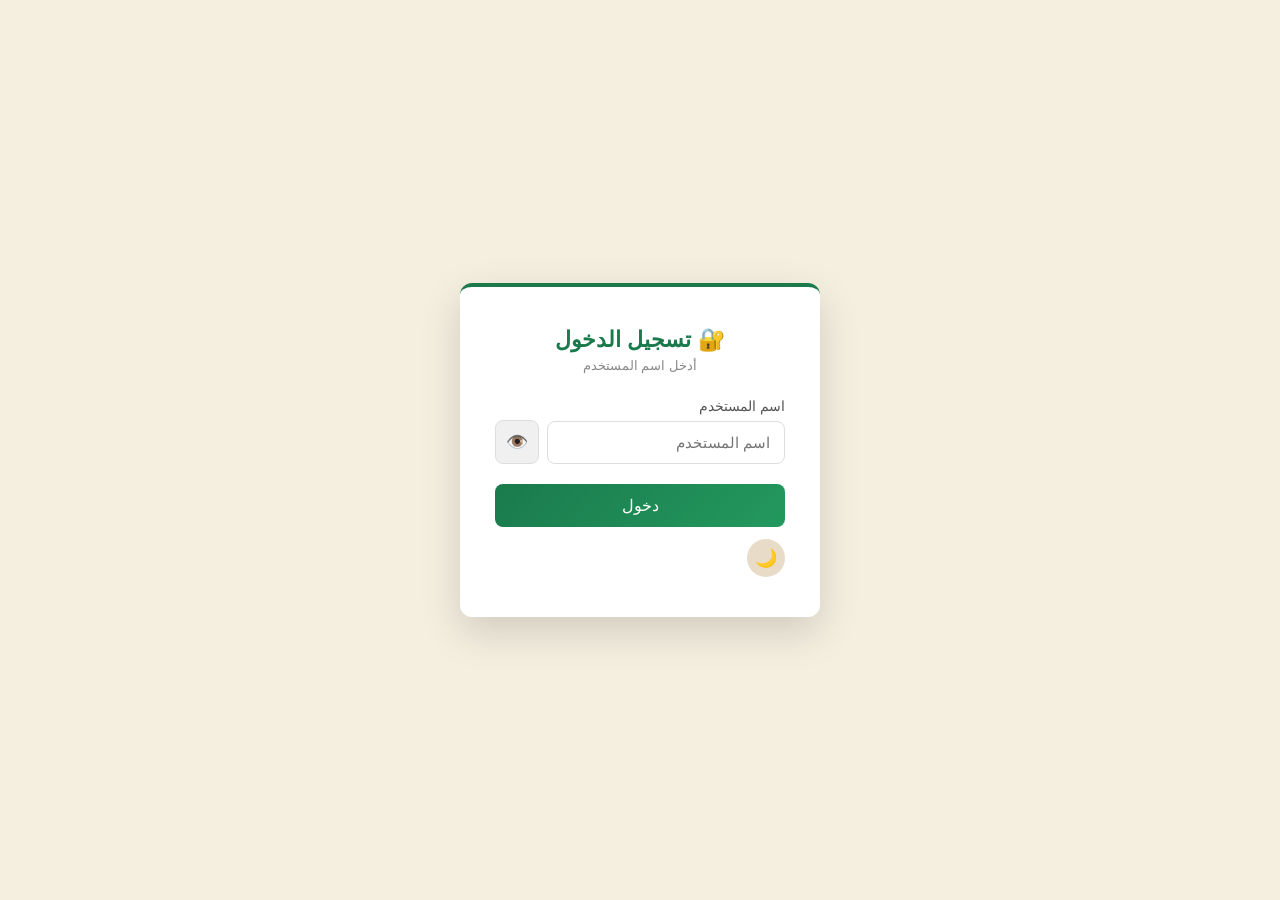
==== index.html @ b5418a61 "Add files via upload" ====
<!DOCTYPE html>
<html lang="ar" dir="rtl">
<head>
    <meta charset="UTF-8">
    <meta name="viewport" content="width=device-width, initial-scale=1.0">
    <title>تسجيل الدخول</title>
    <meta http-equiv="Cache-Control" content="no-cache, no-store, must-revalidate">
    <meta http-equiv="Pragma" content="no-cache">
    <meta http-equiv="Expires" content="0">
    <link rel="stylesheet" href="style.css">
</head>
<body>
    <div class="login-box">
        <h2>🔐 تسجيل الدخول</h2>
        <p class="login-subtitle">أدخل اسم المستخدم</p>
        <div class="input-group">
            <label>اسم المستخدم</label>
            <div class="input-wrap">
                <input type="password" id="username" placeholder="اسم المستخدم" autocomplete="off">
                <button type="button" class="toggle-vis" onclick="toggleUserVis()" id="toggleUserBtn" title="إظهار/إخفاء">👁️</button>
            </div>
        </div>
        <button onclick="login()">دخول</button>
        <p class="error" id="errorMsg"></p>
        <button class="theme-btn" onclick="toggleTheme()" id="themeBtn">🌙</button>
    </div>

    <script src="script.js?v=3"></script>
</body>
</html>
---- style.css ----
* { margin: 0; padding: 0; box-sizing: border-box; font-family: Tahoma, Arial, sans-serif; }
body {
    background: #f5efe0;
    min-height: 100vh;
    display: flex;
    align-items: center;
    justify-content: center;
    transition: background 0.4s;
}
.login-box {
    background: #fff;
    padding: 40px 35px;
    border-radius: 12px;
    box-shadow: 0 15px 40px rgba(0,0,0,0.15);
    width: 360px;
    border-top: 4px solid #1a7a4c;
    animation: slideUp 0.6s ease;
}
body {
    animation: fadeIn 0.4s ease;
}
@keyframes fadeIn {
    from { opacity: 0; }
    to { opacity: 1; }
}
@keyframes slideUp {
    from { opacity: 0; transform: translateY(40px); }
    to { opacity: 1; transform: translateY(0); }
}
@keyframes shake {
    0%, 100% { transform: translateX(0); }
    20% { transform: translateX(-8px); }
    40% { transform: translateX(8px); }
    60% { transform: translateX(-5px); }
    80% { transform: translateX(5px); }
}
.login-box h2 {
    text-align: center;
    margin-bottom: 5px;
    color: #1a7a4c;
    font-size: 22px;
}
.login-subtitle {
    text-align: center;
    font-size: 13px;
    color: #888;
    margin-bottom: 25px;
}
.input-group {
    margin-bottom: 20px;
}
.input-group label {
    display: block;
    margin-bottom: 6px;
    color: #555;
    font-size: 14px;
}
.input-wrap {
    display: flex;
    gap: 8px;
    align-items: center;
}
.input-wrap input {
    flex: 1;
    padding: 12px 14px;
    border: 1px solid #ddd;
    border-radius: 8px;
    font-size: 15px;
    outline: none;
    transition: 0.2s;
}
.input-wrap input:focus {
    border-color: #1a7a4c;
    box-shadow: 0 0 0 3px rgba(26,122,76,0.15);
}
.toggle-vis {
    width: 44px;
    height: 44px;
    min-width: 44px;
    padding: 0;
    background: #f0f0f0;
    color: #555;
    border: 1px solid #ddd;
    border-radius: 8px;
    font-size: 18px;
    cursor: pointer;
    display: flex;
    align-items: center;
    justify-content: center;
    transition: 0.2s;
}
.toggle-vis:hover {
    background: #e0e0e0;
    transform: none;
}
button {
    width: 100%;
    padding: 12px;
    background: linear-gradient(135deg, #1a7a4c, #23995e);
    color: #fff;
    border: none;
    border-radius: 8px;
    font-size: 16px;
    cursor: pointer;
    transition: 0.2s;
}
button:hover {
    opacity: 0.9;
    transform: translateY(-1px);
}
.error {
    color: #ce1126;
    font-size: 13px;
    text-align: center;
    margin-top: 10px;
    display: none;
    animation: shake 0.4s ease;
}
.theme-btn {
    margin-top: 12px;
    background: #e8dcc8;
    color: #333;
    font-size: 18px;
    padding: 6px;
    border: none;
    border-radius: 50%;
    width: 38px;
    height: 38px;
    display: flex;
    align-items: center;
    justify-content: center;
    cursor: pointer;
    transition: 0.3s;
    align-self: center;
}
.theme-btn:hover {
    background: #ddd0b8;
    transform: none;
}
body.dark {
    background: #1a1a2e;
}
body.dark .login-box {
    background: #1e2a3a;
    border-top-color: #c8a24e;
    transition: background 0.4s, border-color 0.4s;
}
body.dark .login-box h2 {
    color: #c8a24e;
    transition: color 0.4s;
}
body.dark .login-subtitle { color: #888; }
body.dark .input-group label {
    color: #aaa;
    transition: color 0.4s;
}
body.dark .input-wrap input {
    background: #2a3a4a;
    border-color: #2a3a4a;
    color: #eee;
    transition: background 0.4s, border-color 0.4s, color 0.4s;
}
body.dark .input-wrap input:focus {
    border-color: #c8a24e;
    box-shadow: 0 0 0 3px rgba(200,162,78,0.2);
}
body.dark .toggle-vis {
    background: #2a3a4a;
    border-color: #2a3a4a;
    color: #c8a24e;
}
body.dark button {
    background: linear-gradient(135deg, #c8a24e, #d4b06a);
    color: #1a1a2e;
    transition: background 0.4s, color 0.4s;
}
body.dark .theme-btn {
    background: #2a3a4a;
    color: #c8a24e;
    transition: background 0.4s, color 0.4s;
}
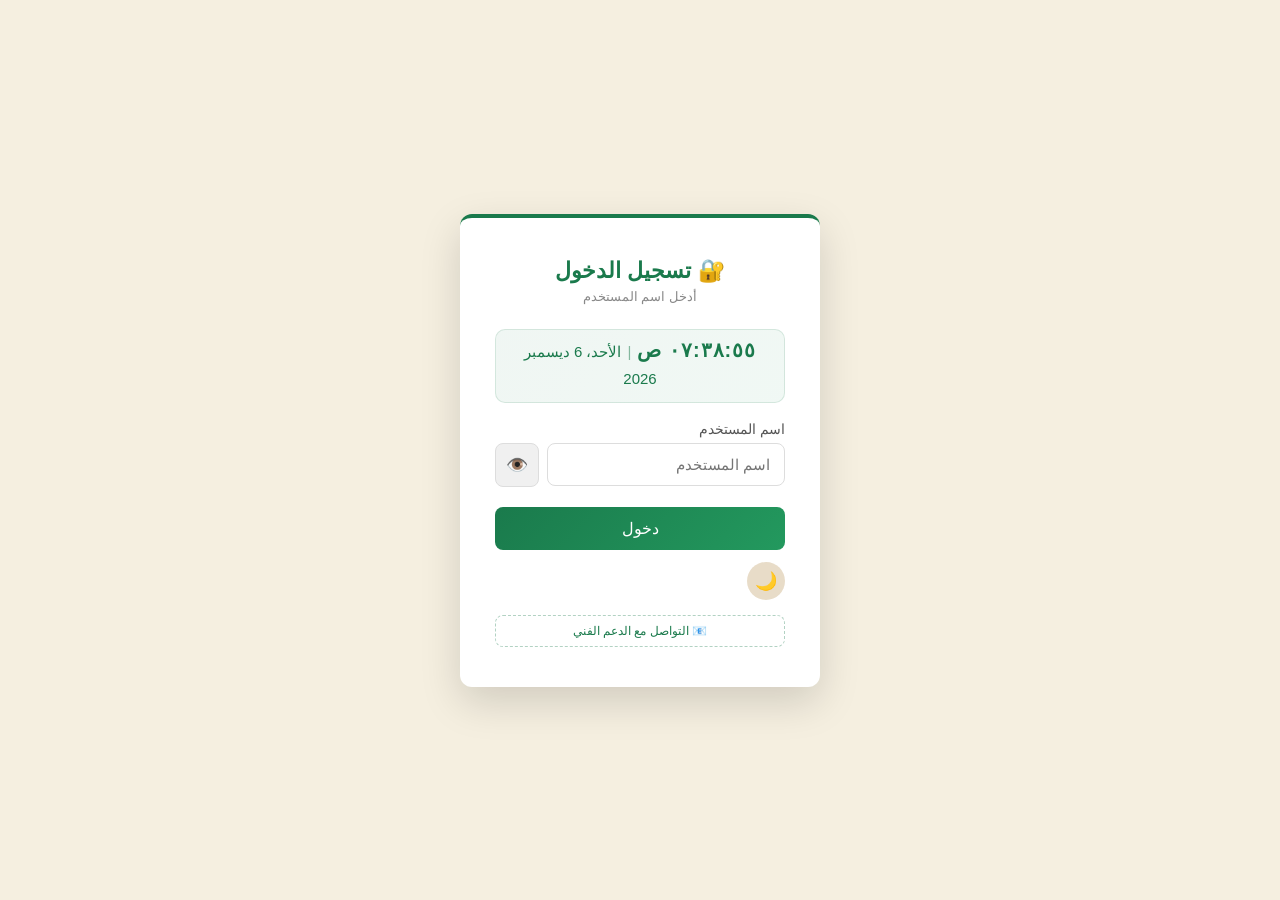
==== commit 6a59b751: "Add files via upload" ====
--- a/index.html
+++ b/index.html
@@ -7,12 +7,16 @@
     <meta http-equiv="Cache-Control" content="no-cache, no-store, must-revalidate">
     <meta http-equiv="Pragma" content="no-cache">
     <meta http-equiv="Expires" content="0">
+    <link rel="preconnect" href="https://fonts.googleapis.com">
+    <link rel="preconnect" href="https://fonts.gstatic.com" crossorigin>
+    <link href="https://fonts.googleapis.com/css2?family=Amiri:wght@400;700&display=swap" rel="stylesheet">
     <link rel="stylesheet" href="style.css">
 </head>
 <body>
     <div class="login-box">
         <h2>🔐 تسجيل الدخول</h2>
         <p class="login-subtitle">أدخل اسم المستخدم</p>
+        <div id="liveClock" class="live-clock"></div>
         <div class="input-group">
             <label>اسم المستخدم</label>
             <div class="input-wrap">
@@ -23,6 +27,7 @@
         <button onclick="login()">دخول</button>
         <p class="error" id="errorMsg"></p>
         <button class="theme-btn" onclick="toggleTheme()" id="themeBtn">🌙</button>
+        <a href="mailto:osamaandanes@gmail.com" class="support-btn">📧 التواصل مع الدعم الفني</a>
     </div>
 
     <script src="script.js?v=3"></script>
--- a/style.css
+++ b/style.css
@@ -34,6 +34,31 @@
     60% { transform: translateX(-5px); }
     80% { transform: translateX(5px); }
 }
+.support-btn {
+    display: block;
+    text-align: center;
+    margin-top: 15px;
+    padding: 8px 12px;
+    background: transparent;
+    color: #1a7a4c;
+    text-decoration: none;
+    font-size: 12px;
+    border: 1px dashed #1a7a4c55;
+    border-radius: 8px;
+    transition: 0.3s;
+}
+.support-btn:hover {
+    background: #1a7a4c0c;
+    border-color: #1a7a4c;
+}
+body.dark .support-btn {
+    color: #c8a24e;
+    border-color: #c8a24e55;
+}
+body.dark .support-btn:hover {
+    background: #c8a24e0c;
+    border-color: #c8a24e;
+}
 .login-box h2 {
     text-align: center;
     margin-bottom: 5px;
@@ -115,6 +140,33 @@
     margin-top: 10px;
     display: none;
     animation: shake 0.4s ease;
+}
+.live-clock {
+    font-family: 'Amiri', Tahoma, Arial, sans-serif;
+    text-align: center;
+    padding: 8px 14px;
+    margin-bottom: 18px;
+    background: linear-gradient(135deg, #1a7a4c11, #23995e11);
+    border: 1px solid #1a7a4c22;
+    border-radius: 10px;
+    font-size: 15px;
+    color: #1a7a4c;
+    direction: ltr;
+    transition: all 0.3s;
+}
+.live-clock .clock-time {
+    font-size: 20px;
+    font-weight: 700;
+    letter-spacing: 1px;
+}
+.live-clock .clock-sep {
+    margin: 0 6px;
+    opacity: 0.5;
+}
+body.dark .live-clock {
+    background: linear-gradient(135deg, #c8a24e11, #d4b06a11);
+    border-color: #c8a24e44;
+    color: #c8a24e;
 }
 .theme-btn {
     margin-top: 12px;
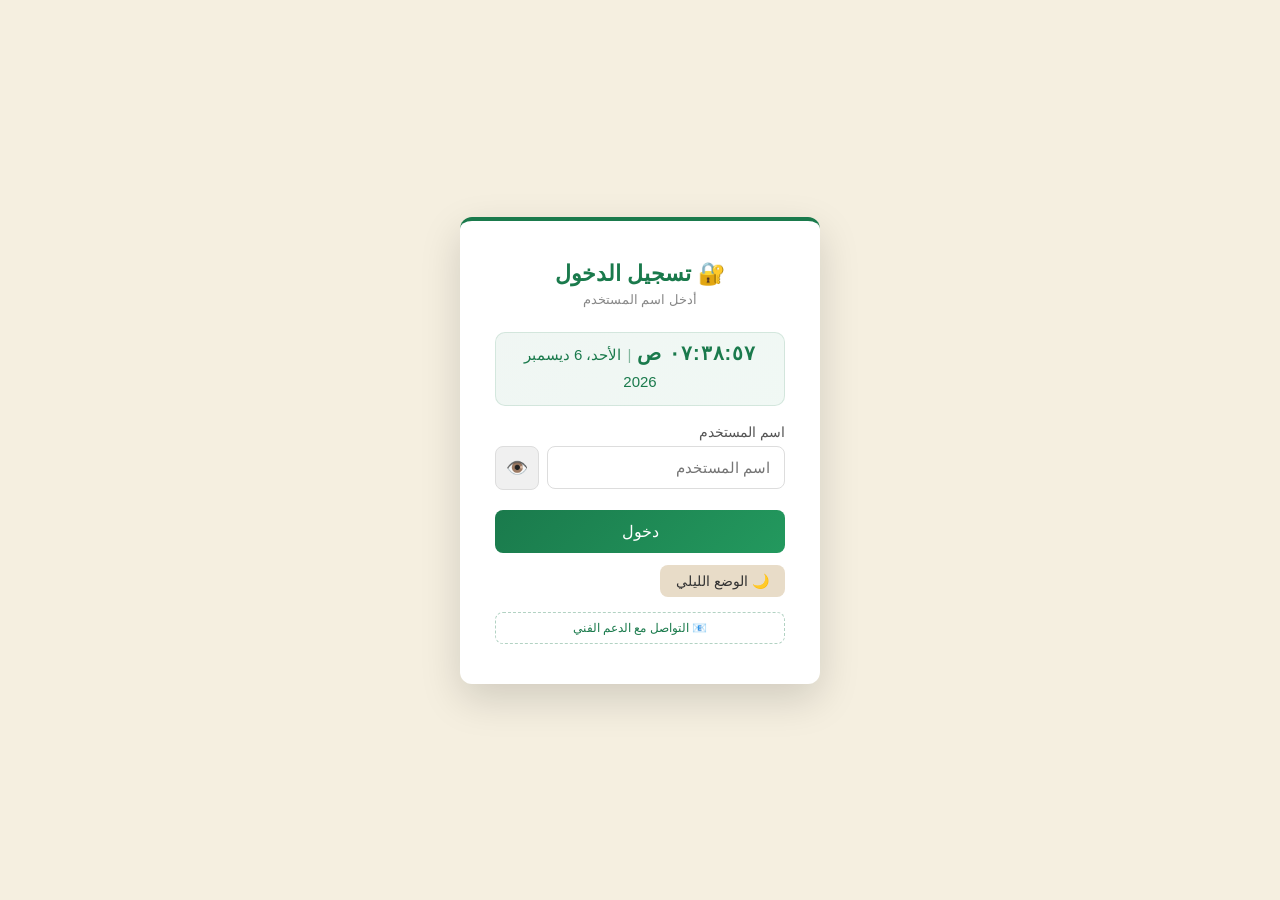
==== commit fc975cc1: "Add files via upload" ====
--- a/index.html
+++ b/index.html
@@ -13,6 +13,7 @@
     <link rel="stylesheet" href="style.css">
 </head>
 <body>
+    <div class="theme-overlay" id="themeOverlay"></div>
     <div class="login-box">
         <h2>🔐 تسجيل الدخول</h2>
         <p class="login-subtitle">أدخل اسم المستخدم</p>
@@ -26,7 +27,7 @@
         </div>
         <button onclick="login()">دخول</button>
         <p class="error" id="errorMsg"></p>
-        <button class="theme-btn" onclick="toggleTheme()" id="themeBtn">🌙</button>
+        <button class="theme-btn" onclick="toggleTheme()" id="themeBtn">🌙 الوضع الليلي</button>
         <a href="mailto:osamaandanes@gmail.com" class="support-btn">📧 التواصل مع الدعم الفني</a>
     </div>
 
--- a/style.css
+++ b/style.css
@@ -5,7 +5,30 @@
     display: flex;
     align-items: center;
     justify-content: center;
-    transition: background 0.4s;
+    transition: background 0.6s ease, color 0.6s ease;
+}
+body {
+    animation: fadeIn 0.4s ease;
+}
+.theme-overlay {
+    position: fixed;
+    top: 0; left: 0; right: 0; bottom: 0;
+    z-index: 9999;
+    pointer-events: none;
+    opacity: 0;
+    background: radial-gradient(circle, rgba(26,122,76,0.08), transparent 70%);
+    animation: none;
+}
+.theme-overlay.active {
+    animation: themeFlash 0.7s ease forwards;
+}
+@keyframes themeFlash {
+    0% { opacity: 0; }
+    30% { opacity: 1; }
+    100% { opacity: 0; }
+}
+body.dark .theme-overlay {
+    background: radial-gradient(circle, rgba(200,162,78,0.08), transparent 70%);
 }
 .login-box {
     background: #fff;
@@ -13,13 +36,10 @@
     border-radius: 12px;
     box-shadow: 0 15px 40px rgba(0,0,0,0.15);
     width: 360px;
+    max-width: 92vw;
     border-top: 4px solid #1a7a4c;
     animation: slideUp 0.6s ease;
-}
-body {
-    animation: fadeIn 0.4s ease;
-}
-@keyframes fadeIn {
+}@keyframes fadeIn {
     from { opacity: 0; }
     to { opacity: 1; }
 }
@@ -172,22 +192,22 @@
     margin-top: 12px;
     background: #e8dcc8;
     color: #333;
-    font-size: 18px;
-    padding: 6px;
+    font-size: 14px;
+    padding: 8px 16px;
     border: none;
-    border-radius: 50%;
-    width: 38px;
-    height: 38px;
-    display: flex;
+    border-radius: 8px;
+    width: auto;
+    height: auto;
+    display: inline-flex;
     align-items: center;
     justify-content: center;
+    gap: 4px;
     cursor: pointer;
     transition: 0.3s;
-    align-self: center;
 }
 .theme-btn:hover {
     background: #ddd0b8;
-    transform: none;
+    transform: translateY(-1px);
 }
 body.dark {
     background: #1a1a2e;
@@ -195,22 +215,14 @@
 body.dark .login-box {
     background: #1e2a3a;
     border-top-color: #c8a24e;
-    transition: background 0.4s, border-color 0.4s;
-}
-body.dark .login-box h2 {
-    color: #c8a24e;
-    transition: color 0.4s;
-}
-body.dark .login-subtitle { color: #888; }
-body.dark .input-group label {
-    color: #aaa;
-    transition: color 0.4s;
-}
+}
+body.dark .login-box h2 { color: #c8a24e; }
+body.dark .login-subtitle { color: #888; transition: color 0.4s; }
+body.dark .input-group label { color: #aaa; }
 body.dark .input-wrap input {
     background: #2a3a4a;
     border-color: #2a3a4a;
     color: #eee;
-    transition: background 0.4s, border-color 0.4s, color 0.4s;
 }
 body.dark .input-wrap input:focus {
     border-color: #c8a24e;
@@ -224,10 +236,28 @@
 body.dark button {
     background: linear-gradient(135deg, #c8a24e, #d4b06a);
     color: #1a1a2e;
-    transition: background 0.4s, color 0.4s;
 }
 body.dark .theme-btn {
     background: #2a3a4a;
     color: #c8a24e;
-    transition: background 0.4s, color 0.4s;
-}
+}
+
+@media (max-width: 480px) {
+    .login-box { padding: 25px 18px; }
+    .login-box h2 { font-size: 18px; }
+    .input-wrap { flex-direction: column; }
+    .input-wrap input { width: 100%; }
+    .toggle-vis { width: 100%; min-width: unset; height: 40px; }
+    .live-clock .clock-time { font-size: 16px; }
+    .live-clock { font-size: 13px; }
+    .support-btn { font-size: 11px; padding: 6px 10px; }
+    .theme-btn { font-size: 12px; padding: 6px 12px; }
+}
+@media (max-width: 360px) {
+    .login-box { padding: 18px 12px; border-radius: 8px; }
+    .login-box h2 { font-size: 16px; }
+    button { padding: 10px; font-size: 14px; }
+    .live-clock { padding: 6px 10px; }
+    .live-clock .clock-time { font-size: 14px; }
+    .live-clock .clock-sep { margin: 0 3px; }
+}
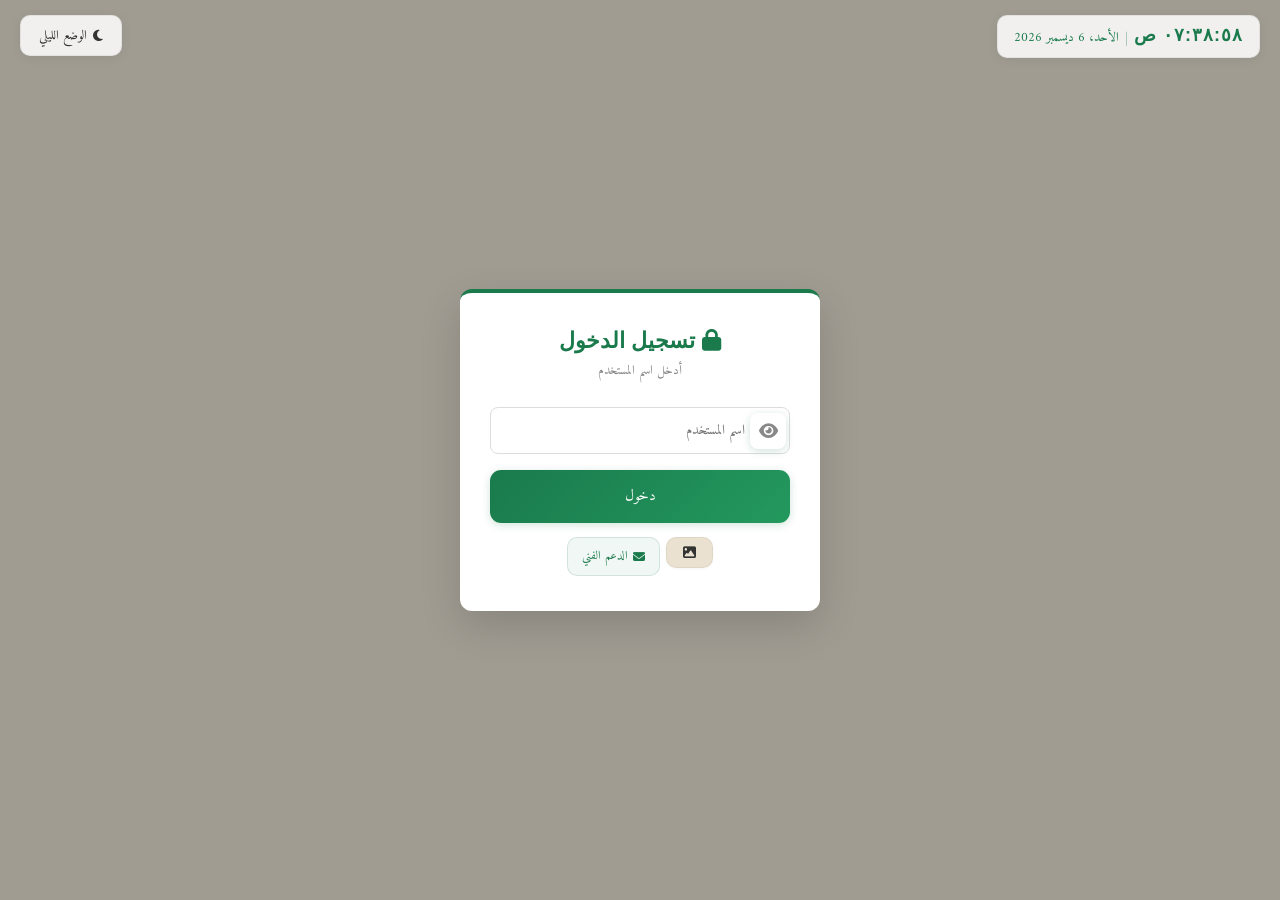
==== commit b50c71ee: "Add files via upload" ====
--- a/index.html
+++ b/index.html
@@ -7,6 +7,7 @@
     <meta http-equiv="Cache-Control" content="no-cache, no-store, must-revalidate">
     <meta http-equiv="Pragma" content="no-cache">
     <meta http-equiv="Expires" content="0">
+    <link rel="stylesheet" href="https://cdnjs.cloudflare.com/ajax/libs/font-awesome/6.5.1/css/all.min.css">
     <link rel="preconnect" href="https://fonts.googleapis.com">
     <link rel="preconnect" href="https://fonts.gstatic.com" crossorigin>
     <link href="https://fonts.googleapis.com/css2?family=Amiri:wght@400;700&display=swap" rel="stylesheet">
@@ -14,21 +15,38 @@
 </head>
 <body>
     <div class="theme-overlay" id="themeOverlay"></div>
+    <div class="bg-overlay" id="bgOverlay"></div>
+    <div id="liveClock" class="login-clock"></div>
+    <button class="theme-toggle" onclick="toggleTheme()" id="themeBtn"><i class="fas fa-moon"></i> الوضع الليلي</button>
     <div class="login-box">
-        <h2>🔐 تسجيل الدخول</h2>
+        <h2><i class="fas fa-lock"></i> تسجيل الدخول</h2>
         <p class="login-subtitle">أدخل اسم المستخدم</p>
-        <div id="liveClock" class="live-clock"></div>
         <div class="input-group">
-            <label>اسم المستخدم</label>
             <div class="input-wrap">
                 <input type="password" id="username" placeholder="اسم المستخدم" autocomplete="off">
-                <button type="button" class="toggle-vis" onclick="toggleUserVis()" id="toggleUserBtn" title="إظهار/إخفاء">👁️</button>
+                <button type="button" class="toggle-vis" onclick="toggleUserVis()" id="toggleUserBtn" title="إظهار/إخفاء"><i class="fas fa-eye"></i></button>
             </div>
         </div>
         <button onclick="login()">دخول</button>
         <p class="error" id="errorMsg"></p>
-        <button class="theme-btn" onclick="toggleTheme()" id="themeBtn">🌙 الوضع الليلي</button>
-        <a href="mailto:osamaandanes@gmail.com" class="support-btn">📧 التواصل مع الدعم الفني</a>
+        <div style="display:flex;gap:6px;margin-top:14px;justify-content:center;flex-wrap:wrap">
+            <div class="bg-dropdown">
+                <button class="theme-btn" onclick="toggleBgDropdown()" id="bgBtn" title="تغيير الخلفية" style="margin-top:0"><i class="fas fa-image"></i></button>
+                <div class="bg-dropdown-menu" id="bgMenu">
+                    <div class="bg-grid">
+                        <button onclick="setBg('default')" data-bg="default"><span class="bg-dot" style="border:2px dashed #bbb"></span> بدون</button>
+                        <button onclick="setBg('earth')" data-bg="earth"><span class="bg-dot" style="background:#2d7d46"></span> الأرض</button>
+                        <button onclick="setBg('mars')" data-bg="mars"><span class="bg-dot" style="background:#c0392b"></span> المريخ</button>
+                        <button onclick="setBg('jupiter')" data-bg="jupiter"><span class="bg-dot" style="background:#d4a76a"></span> المشتري</button>
+                        <button onclick="setBg('moon')" data-bg="moon"><span class="bg-dot" style="background:#95a5a6"></span> القمر</button>
+                        <button onclick="setBg('mercury')" data-bg="mercury"><span class="bg-dot" style="background:#7f8c8d"></span> عطارد</button>
+                        <button onclick="setBg('venus')" data-bg="venus"><span class="bg-dot" style="background:#e67e22"></span> الزهرة</button>
+                        <button onclick="setBg('saturn')" data-bg="saturn"><span class="bg-dot" style="background:#d4a76a"></span> زحل</button>
+                    </div>
+                </div>
+            </div>
+            <a href="mailto:osamaandanes@gmail.com" class="support-btn" style="margin-top:0;display:inline-flex;align-items:center;gap:5px;padding:8px 14px"><i class="fas fa-envelope"></i> الدعم الفني</a>
+        </div>
     </div>
 
     <script src="script.js?v=3"></script>
--- a/style.css
+++ b/style.css
@@ -1,4 +1,4 @@
-* { margin: 0; padding: 0; box-sizing: border-box; font-family: Tahoma, Arial, sans-serif; }
+* { margin: 0; padding: 0; box-sizing: border-box; font-family: 'Amiri', Tahoma, Arial, sans-serif; }
 body {
     background: #f5efe0;
     min-height: 100vh;
@@ -6,9 +6,67 @@
     align-items: center;
     justify-content: center;
     transition: background 0.6s ease, color 0.6s ease;
-}
-body {
     animation: fadeIn 0.4s ease;
+}
+.login-clock {
+    position: fixed;
+    top: 15px;
+    right: 20px;
+    font-family: 'Amiri', Tahoma, Arial, sans-serif;
+    padding: 8px 16px;
+    background: rgba(255,255,255,0.85);
+    border: 1px solid rgba(0,0,0,0.06);
+    border-radius: 10px;
+    font-size: 13px;
+    color: #1a7a4c;
+    direction: ltr;
+    box-shadow: 0 2px 12px rgba(0,0,0,0.06);
+    backdrop-filter: blur(8px);
+    z-index: 100;
+    transition: all 0.3s;
+}
+.login-clock .clock-time {
+    font-size: 18px;
+    font-weight: 700;
+    letter-spacing: 1px;
+}
+.login-clock .clock-sep { margin: 0 6px; opacity: 0.5; }
+body.dark .login-clock {
+    background: rgba(30,42,58,0.85);
+    border-color: rgba(255,255,255,0.08);
+    color: #c8a24e;
+}
+.theme-toggle {
+    position: fixed;
+    top: 15px;
+    left: 20px;
+    z-index: 100;
+    padding: 8px 18px;
+    background: rgba(255,255,255,0.85);
+    color: #333;
+    border: 1px solid rgba(0,0,0,0.06);
+    border-radius: 10px;
+    font-size: 13px;
+    cursor: pointer;
+    display: inline-flex;
+    align-items: center;
+    gap: 6px;
+    box-shadow: 0 2px 12px rgba(0,0,0,0.06);
+    backdrop-filter: blur(8px);
+    transition: 0.25s cubic-bezier(0.25,0.46,0.45,0.94);
+    width: auto;
+}
+.theme-toggle:hover {
+    background: rgba(240,240,240,0.9);
+    transform: scale(1.03);
+}
+body.dark .theme-toggle {
+    background: rgba(30,42,58,0.85);
+    border-color: rgba(255,255,255,0.08);
+    color: #c8a24e;
+}
+body.dark .theme-toggle:hover {
+    background: rgba(42,58,74,0.85);
 }
 .theme-overlay {
     position: fixed;
@@ -32,14 +90,15 @@
 }
 .login-box {
     background: #fff;
-    padding: 40px 35px;
+    padding: 35px 30px;
     border-radius: 12px;
     box-shadow: 0 15px 40px rgba(0,0,0,0.15);
     width: 360px;
     max-width: 92vw;
     border-top: 4px solid #1a7a4c;
     animation: slideUp 0.6s ease;
-}@keyframes fadeIn {
+}
+@keyframes fadeIn {
     from { opacity: 0; }
     to { opacity: 1; }
 }
@@ -55,29 +114,35 @@
     80% { transform: translateX(5px); }
 }
 .support-btn {
-    display: block;
+    display: inline-flex;
+    align-items: center;
+    gap: 5px;
     text-align: center;
     margin-top: 15px;
-    padding: 8px 12px;
-    background: transparent;
+    padding: 9px 14px;
+    background: rgba(26,122,76,0.06);
     color: #1a7a4c;
     text-decoration: none;
     font-size: 12px;
-    border: 1px dashed #1a7a4c55;
-    border-radius: 8px;
-    transition: 0.3s;
+    border: 1px solid rgba(26,122,76,0.15);
+    border-radius: 10px;
+    transition: 0.25s cubic-bezier(0.25,0.46,0.45,0.94);
+    backdrop-filter: blur(4px);
+    -webkit-backdrop-filter: blur(4px);
 }
 .support-btn:hover {
-    background: #1a7a4c0c;
-    border-color: #1a7a4c;
+    background: rgba(26,122,76,0.1);
+    transform: scale(1.02);
+    border-color: rgba(26,122,76,0.3);
 }
 body.dark .support-btn {
     color: #c8a24e;
-    border-color: #c8a24e55;
+    border-color: rgba(200,162,78,0.25);
+    background: rgba(200,162,78,0.06);
 }
 body.dark .support-btn:hover {
-    background: #c8a24e0c;
-    border-color: #c8a24e;
+    background: rgba(200,162,78,0.1);
+    border-color: rgba(200,162,78,0.4);
 }
 .login-box h2 {
     text-align: center;
@@ -92,66 +157,69 @@
     margin-bottom: 25px;
 }
 .input-group {
-    margin-bottom: 20px;
-}
-.input-group label {
-    display: block;
-    margin-bottom: 6px;
-    color: #555;
-    font-size: 14px;
+    margin-bottom: 16px;
 }
 .input-wrap {
-    display: flex;
-    gap: 8px;
-    align-items: center;
+    position: relative;
 }
 .input-wrap input {
-    flex: 1;
-    padding: 12px 14px;
+    width: 100%;
+    padding: 10px 44px 10px 12px;
     border: 1px solid #ddd;
     border-radius: 8px;
-    font-size: 15px;
+    font-size: 14px;
     outline: none;
     transition: 0.2s;
+}
+.toggle-vis {
+    position: absolute;
+    right: 4px;
+    top: 50%;
+    transform: translateY(-50%);
+    width: 36px;
+    height: 36px;
+    padding: 0;
+    background: transparent;
+    color: #888;
+    border: none;
+    border-radius: 8px;
+    font-size: 17px;
+    cursor: pointer;
+    display: flex;
+    align-items: center;
+    justify-content: center;
+    transition: 0.2s;
+}
+.toggle-vis:hover {
+    background: rgba(0,0,0,0.04);
+    color: #333;
 }
 .input-wrap input:focus {
     border-color: #1a7a4c;
     box-shadow: 0 0 0 3px rgba(26,122,76,0.15);
 }
-.toggle-vis {
-    width: 44px;
-    height: 44px;
-    min-width: 44px;
-    padding: 0;
-    background: #f0f0f0;
-    color: #555;
-    border: 1px solid #ddd;
-    border-radius: 8px;
-    font-size: 18px;
-    cursor: pointer;
-    display: flex;
-    align-items: center;
-    justify-content: center;
-    transition: 0.2s;
-}
-.toggle-vis:hover {
-    background: #e0e0e0;
-    transform: none;
-}
 button {
     width: 100%;
-    padding: 12px;
+    padding: 13px;
     background: linear-gradient(135deg, #1a7a4c, #23995e);
     color: #fff;
     border: none;
-    border-radius: 8px;
-    font-size: 16px;
-    cursor: pointer;
-    transition: 0.2s;
+    border-radius: 11px;
+    font-size: 15px;
+    cursor: pointer;
+    transition: 0.25s cubic-bezier(0.25,0.46,0.45,0.94);
+    box-shadow: 0 2px 8px rgba(26,122,76,0.2);
 }
 button:hover {
-    opacity: 0.9;
-    transform: translateY(-1px);
+    opacity: 0.92;
+    transform: scale(1.02);
+    box-shadow: 0 4px 14px rgba(26,122,76,0.3);
+}
+body.dark button {
+    box-shadow: 0 2px 8px rgba(200,162,78,0.2);
+}
+body.dark button:hover {
+    box-shadow: 0 4px 14px rgba(200,162,78,0.3);
 }
 .error {
     color: #ce1126;
@@ -161,53 +229,30 @@
     display: none;
     animation: shake 0.4s ease;
 }
-.live-clock {
-    font-family: 'Amiri', Tahoma, Arial, sans-serif;
-    text-align: center;
-    padding: 8px 14px;
-    margin-bottom: 18px;
-    background: linear-gradient(135deg, #1a7a4c11, #23995e11);
-    border: 1px solid #1a7a4c22;
-    border-radius: 10px;
-    font-size: 15px;
-    color: #1a7a4c;
-    direction: ltr;
-    transition: all 0.3s;
-}
-.live-clock .clock-time {
-    font-size: 20px;
-    font-weight: 700;
-    letter-spacing: 1px;
-}
-.live-clock .clock-sep {
-    margin: 0 6px;
-    opacity: 0.5;
-}
-body.dark .live-clock {
-    background: linear-gradient(135deg, #c8a24e11, #d4b06a11);
-    border-color: #c8a24e44;
-    color: #c8a24e;
-}
 .theme-btn {
     margin-top: 12px;
-    background: #e8dcc8;
+    background: rgba(232,220,200,0.85);
     color: #333;
-    font-size: 14px;
+    font-size: 13px;
     padding: 8px 16px;
-    border: none;
-    border-radius: 8px;
+    border: 1px solid rgba(0,0,0,0.05);
+    border-radius: 10px;
     width: auto;
     height: auto;
     display: inline-flex;
     align-items: center;
     justify-content: center;
-    gap: 4px;
-    cursor: pointer;
-    transition: 0.3s;
+    gap: 5px;
+    cursor: pointer;
+    transition: 0.25s cubic-bezier(0.25,0.46,0.45,0.94);
+    backdrop-filter: blur(8px);
+    -webkit-backdrop-filter: blur(8px);
+    box-shadow: 0 1px 3px rgba(0,0,0,0.04);
 }
 .theme-btn:hover {
-    background: #ddd0b8;
-    transform: translateY(-1px);
+    background: rgba(221,208,184,0.9);
+    transform: scale(1.03);
+    box-shadow: 0 3px 10px rgba(0,0,0,0.08);
 }
 body.dark {
     background: #1a1a2e;
@@ -218,7 +263,6 @@
 }
 body.dark .login-box h2 { color: #c8a24e; }
 body.dark .login-subtitle { color: #888; transition: color 0.4s; }
-body.dark .input-group label { color: #aaa; }
 body.dark .input-wrap input {
     background: #2a3a4a;
     border-color: #2a3a4a;
@@ -228,36 +272,104 @@
     border-color: #c8a24e;
     box-shadow: 0 0 0 3px rgba(200,162,78,0.2);
 }
-body.dark .toggle-vis {
-    background: #2a3a4a;
-    border-color: #2a3a4a;
-    color: #c8a24e;
-}
+body.dark .toggle-vis { color: #888; }
+body.dark .toggle-vis:hover { background: rgba(255,255,255,0.06); color: #c8a24e; }
 body.dark button {
     background: linear-gradient(135deg, #c8a24e, #d4b06a);
     color: #1a1a2e;
 }
 body.dark .theme-btn {
-    background: #2a3a4a;
+    background: rgba(42,58,74,0.85);
     color: #c8a24e;
+    border-color: rgba(255,255,255,0.06);
 }
 
 @media (max-width: 480px) {
     .login-box { padding: 25px 18px; }
     .login-box h2 { font-size: 18px; }
-    .input-wrap { flex-direction: column; }
-    .input-wrap input { width: 100%; }
-    .toggle-vis { width: 100%; min-width: unset; height: 40px; }
-    .live-clock .clock-time { font-size: 16px; }
-    .live-clock { font-size: 13px; }
+    .input-wrap input { padding: 9px 40px 9px 10px; font-size: 13px; }
     .support-btn { font-size: 11px; padding: 6px 10px; }
     .theme-btn { font-size: 12px; padding: 6px 12px; }
+    .toggle-vis { width: 32px; height: 32px; font-size: 15px; right: 3px; }
+    .login-subtitle { margin-bottom: 18px; font-size: 12px; }
+    .login-clock { top: 8px; right: 10px; padding: 5px 10px; font-size: 11px; }
+    .login-clock .clock-time { font-size: 14px; }
+    .theme-toggle { top: 8px; left: 10px; padding: 5px 12px; font-size: 11px; }
 }
 @media (max-width: 360px) {
     .login-box { padding: 18px 12px; border-radius: 8px; }
     .login-box h2 { font-size: 16px; }
     button { padding: 10px; font-size: 14px; }
-    .live-clock { padding: 6px 10px; }
-    .live-clock .clock-time { font-size: 14px; }
-    .live-clock .clock-sep { margin: 0 3px; }
-}
+    .login-subtitle { margin-bottom: 14px; font-size: 11px; }
+}
+
+/* === Background Image Selector === */
+.bg-overlay {
+    position: fixed;
+    top: 0; left: 0; right: 0; bottom: 0;
+    z-index: -1;
+    background-size: cover;
+    background-position: center;
+    background-attachment: fixed;
+    transition: background 0.6s ease;
+}
+.bg-overlay::after {
+    content: '';
+    position: absolute;
+    inset: 0;
+    background: rgba(0,0,0,0.35);
+    pointer-events: none;
+}
+.bg-dropdown { position: relative; display: inline-block; }
+.bg-dropdown-menu {
+    display: none;
+    position: absolute;
+    bottom: 100%;
+    left: 50%;
+    transform: translateX(-50%);
+    margin-bottom: 8px;
+    background: #fff;
+    border-radius: 10px;
+    box-shadow: 0 10px 40px rgba(0,0,0,0.15);
+    padding: 6px;
+    z-index: 1000;
+    min-width: 280px;
+    animation: fadeIn 0.15s ease;
+}
+.bg-dropdown-menu.show { display: block; }
+.bg-dropdown-menu .bg-grid {
+    display: grid;
+    grid-template-columns: 1fr 1fr;
+    gap: 2px;
+}
+.bg-dropdown-menu button {
+    display: flex;
+    align-items: center;
+    gap: 8px;
+    width: 100%;
+    padding: 7px 10px;
+    border: none;
+    background: transparent;
+    color: #333;
+    font-size: 13px;
+    cursor: pointer;
+    border-radius: 8px;
+    transition: 0.12s;
+    box-shadow: none !important;
+    transform: none !important;
+}
+.bg-dropdown-menu button:hover { background: #f0f0f0; }
+.bg-dropdown-menu button.active { background: #1a7a4c !important; color: #fff !important; }
+.bg-dot {
+    width: 14px; height: 14px;
+    border-radius: 3px;
+    display: inline-block;
+    flex-shrink: 0;
+}
+body.dark .bg-dropdown-menu {
+    background: #1e2a3a;
+    box-shadow: 0 10px 40px rgba(0,0,0,0.3);
+}
+body.dark .bg-dropdown-menu button { color: #ddd; }
+body.dark .bg-dropdown-menu button:hover { background: #2a3a4a; }
+body.dark .bg-dropdown-menu button.active { background: #c8a24e !important; color: #1a1a2e !important; }
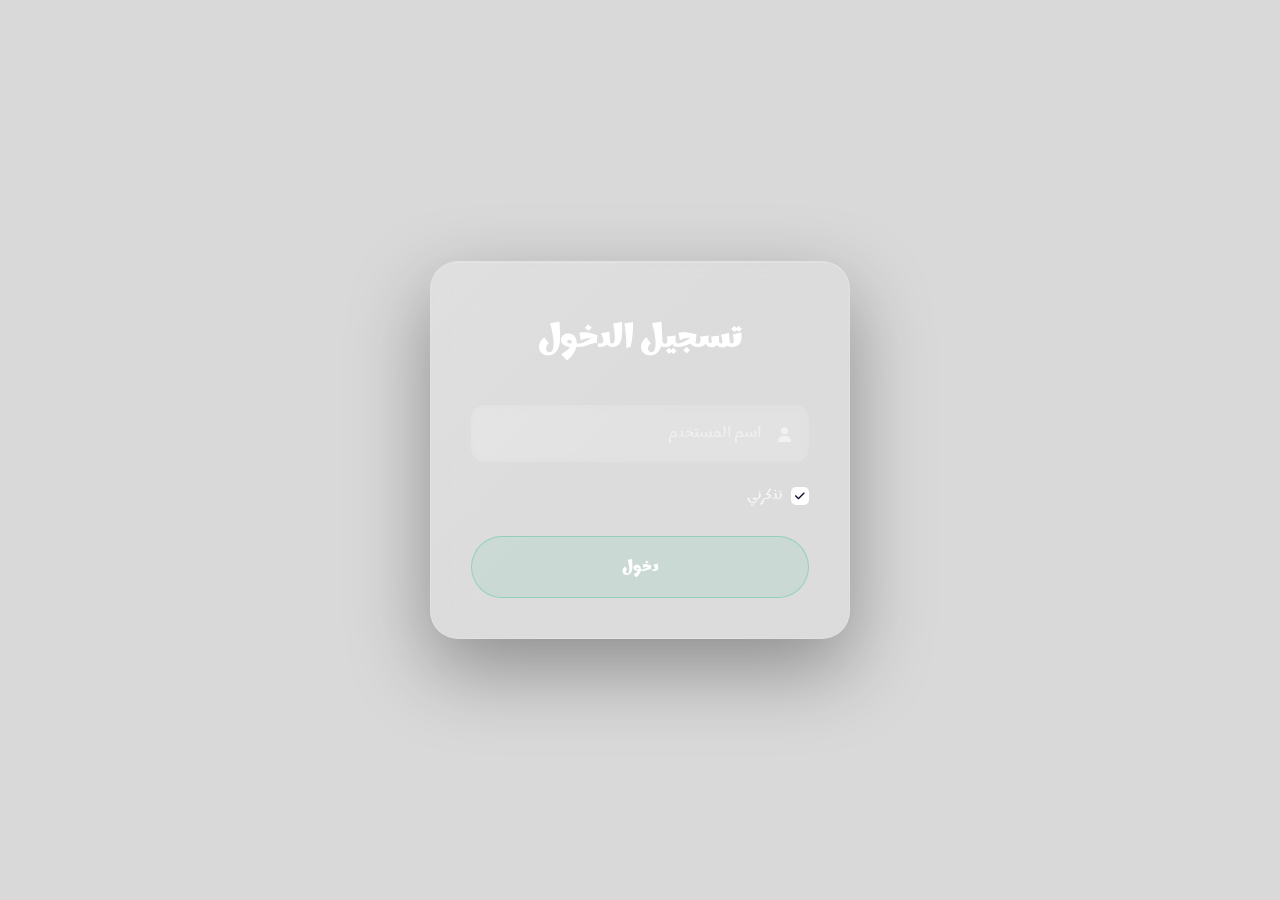
==== commit 9b0a145d: "Add files via upload" ====
--- a/index.html
+++ b/index.html
@@ -4,51 +4,65 @@
     <meta charset="UTF-8">
     <meta name="viewport" content="width=device-width, initial-scale=1.0">
     <title>تسجيل الدخول</title>
-    <meta http-equiv="Cache-Control" content="no-cache, no-store, must-revalidate">
-    <meta http-equiv="Pragma" content="no-cache">
-    <meta http-equiv="Expires" content="0">
+    <link href="https://fonts.googleapis.com/css2?family=Marhey:wght@300;400;500;600;700&display=swap" rel="stylesheet">
     <link rel="stylesheet" href="https://cdnjs.cloudflare.com/ajax/libs/font-awesome/6.5.1/css/all.min.css">
-    <link rel="preconnect" href="https://fonts.googleapis.com">
-    <link rel="preconnect" href="https://fonts.gstatic.com" crossorigin>
-    <link href="https://fonts.googleapis.com/css2?family=Amiri:wght@400;700&display=swap" rel="stylesheet">
-    <link rel="stylesheet" href="style.css">
+    <link rel="stylesheet" href="login.css">
 </head>
 <body>
-    <div class="theme-overlay" id="themeOverlay"></div>
-    <div class="bg-overlay" id="bgOverlay"></div>
-    <div id="liveClock" class="login-clock"></div>
-    <button class="theme-toggle" onclick="toggleTheme()" id="themeBtn"><i class="fas fa-moon"></i> الوضع الليلي</button>
-    <div class="login-box">
-        <h2><i class="fas fa-lock"></i> تسجيل الدخول</h2>
-        <p class="login-subtitle">أدخل اسم المستخدم</p>
-        <div class="input-group">
-            <div class="input-wrap">
-                <input type="password" id="username" placeholder="اسم المستخدم" autocomplete="off">
-                <button type="button" class="toggle-vis" onclick="toggleUserVis()" id="toggleUserBtn" title="إظهار/إخفاء"><i class="fas fa-eye"></i></button>
-            </div>
-        </div>
-        <button onclick="login()">دخول</button>
-        <p class="error" id="errorMsg"></p>
-        <div style="display:flex;gap:6px;margin-top:14px;justify-content:center;flex-wrap:wrap">
-            <div class="bg-dropdown">
-                <button class="theme-btn" onclick="toggleBgDropdown()" id="bgBtn" title="تغيير الخلفية" style="margin-top:0"><i class="fas fa-image"></i></button>
-                <div class="bg-dropdown-menu" id="bgMenu">
-                    <div class="bg-grid">
-                        <button onclick="setBg('default')" data-bg="default"><span class="bg-dot" style="border:2px dashed #bbb"></span> بدون</button>
-                        <button onclick="setBg('earth')" data-bg="earth"><span class="bg-dot" style="background:#2d7d46"></span> الأرض</button>
-                        <button onclick="setBg('mars')" data-bg="mars"><span class="bg-dot" style="background:#c0392b"></span> المريخ</button>
-                        <button onclick="setBg('jupiter')" data-bg="jupiter"><span class="bg-dot" style="background:#d4a76a"></span> المشتري</button>
-                        <button onclick="setBg('moon')" data-bg="moon"><span class="bg-dot" style="background:#95a5a6"></span> القمر</button>
-                        <button onclick="setBg('mercury')" data-bg="mercury"><span class="bg-dot" style="background:#7f8c8d"></span> عطارد</button>
-                        <button onclick="setBg('venus')" data-bg="venus"><span class="bg-dot" style="background:#e67e22"></span> الزهرة</button>
-                        <button onclick="setBg('saturn')" data-bg="saturn"><span class="bg-dot" style="background:#d4a76a"></span> زحل</button>
-                    </div>
+
+    <!-- ===== Background overlay for extra depth ===== -->
+    <div class="bg-overlay"></div>
+
+    <!-- ===== Login Card ===== -->
+    <div class="login-wrapper">
+        <div class="glass-card">
+            <h1>تسجيل الدخول</h1>
+
+            <form action="javascript:void(0)" onsubmit="login()">
+                <div class="form-group">
+                    <input type="text" placeholder="اسم المستخدم" id="username" autocomplete="username">
+                    <i class="fas fa-user icon"></i>
                 </div>
-            </div>
-            <a href="mailto:osamaandanes@gmail.com" class="support-btn" style="margin-top:0;display:inline-flex;align-items:center;gap:5px;padding:8px 14px"><i class="fas fa-envelope"></i> الدعم الفني</a>
+
+                <div class="options-row">
+                    <label class="remember">
+                        <input type="checkbox" checked>
+                        تذكرني
+                    </label>
+                </div>
+
+                <div id="errorMsg" class="form-error"></div>
+
+                <button type="submit" class="login-btn">دخول</button>
+            </form>
         </div>
     </div>
 
-    <script src="script.js?v=3"></script>
+    <!-- ===== Success Overlay - Lamp Effect ===== -->
+    <div class="success-overlay" id="successOverlay">
+        <div class="lamp-wrap">
+            <div class="lamp-conic-r">
+                <div class="mask-b"></div>
+                <div class="mask-l"></div>
+            </div>
+            <div class="lamp-conic-l">
+                <div class="mask-b"></div>
+                <div class="mask-r"></div>
+            </div>
+            <div class="lamp-blur-bg"></div>
+            <div class="lamp-blur-overlay"></div>
+            <div class="lamp-glow"></div>
+            <div class="lamp-glow-intense" id="lampGlowIntense"></div>
+            <div class="lamp-line" id="lampLine"></div>
+            <div class="lamp-spacer"></div>
+        </div>
+        <div class="success-content">
+            <div class="success-check"><i class="fas fa-check"></i></div>
+            <div class="success-text">تم التسجيل</div>
+            <div class="success-sub">جاري تحويلك...</div>
+        </div>
+    </div>
+
+    <script src="script.js"></script>
 </body>
-</html>
+</html>
--- a/login.css
+++ b/login.css
@@ -0,0 +1,467 @@
+* { margin: 0; padding: 0; box-sizing: border-box; }
+
+body {
+    font-family: 'Marhey', sans-serif;
+    min-height: 100vh;
+    background: url('photo/Z1.jpg') center/cover no-repeat fixed;
+    display: flex;
+    align-items: center;
+    justify-content: center;
+    overflow: hidden;
+    position: relative;
+}
+
+/* ===== Background Overlay ===== */
+.bg-overlay {
+    position: fixed;
+    inset: 0;
+    background: rgba(0, 0, 0, 0.15);
+    z-index: 1;
+    pointer-events: none;
+}
+
+/* ===== Login Wrapper ===== */
+.login-wrapper {
+    position: relative;
+    z-index: 10;
+    width: 100%;
+    display: flex;
+    align-items: center;
+    justify-content: center;
+    padding: 20px;
+}
+
+.glass-card {
+    width: 100%;
+    max-width: 420px;
+    padding: 48px 40px 40px;
+    background: rgba(255, 255, 255, 0.08);
+    backdrop-filter: blur(20px) saturate(1.4);
+    -webkit-backdrop-filter: blur(20px) saturate(1.4);
+    border-radius: 28px;
+    border: 1px solid rgba(255, 255, 255, 0.15);
+    box-shadow:
+        0 30px 80px rgba(0, 0, 0, 0.35),
+        inset 0 1px 0 rgba(255, 255, 255, 0.15);
+    position: relative;
+}
+
+.glass-card::before {
+    content: '';
+    position: absolute;
+    inset: 0;
+    border-radius: 28px;
+    background: linear-gradient(135deg, rgba(255,255,255,0.10) 0%, transparent 50%);
+    pointer-events: none;
+}
+
+.glass-card h1 {
+    text-align: center;
+    font-size: 34px;
+    font-weight: 700;
+    color: #fff;
+    margin-bottom: 36px;
+    letter-spacing: -0.5px;
+}
+
+/* ===== Form ===== */
+.form-group {
+    margin-bottom: 18px;
+    position: relative;
+}
+
+.form-group input {
+    width: 100%;
+    padding: 15px 48px 15px 18px;
+    border: none;
+    border-radius: 14px;
+    font-size: 15px;
+    font-family: 'Marhey', sans-serif;
+    font-weight: 400;
+    color: #fff;
+    background: rgba(255, 255, 255, 0.10);
+    backdrop-filter: blur(4px);
+    transition: all 0.25s ease;
+    outline: none;
+}
+
+.form-group input::placeholder {
+    color: rgba(255, 255, 255, 0.45);
+    font-weight: 400;
+}
+
+.form-group input:focus {
+    background: rgba(255, 255, 255, 0.16);
+    box-shadow: 0 0 0 2px rgba(255, 255, 255, 0.20);
+}
+
+.form-group .icon {
+    position: absolute;
+    right: 18px;
+    top: 50%;
+    transform: translateY(-50%);
+    color: rgba(255, 255, 255, 0.50);
+    font-size: 15px;
+    pointer-events: none;
+}
+
+/* ===== Options Row ===== */
+.options-row {
+    display: flex;
+    align-items: center;
+    justify-content: space-between;
+    margin: 22px 0 28px;
+    font-size: 14px;
+}
+
+.remember {
+    display: flex;
+    align-items: center;
+    gap: 9px;
+    color: rgba(255, 255, 255, 0.75);
+    cursor: pointer;
+    user-select: none;
+}
+
+.remember input[type="checkbox"] {
+    appearance: none;
+    -webkit-appearance: none;
+    width: 18px;
+    height: 18px;
+    border: 2px solid rgba(255, 255, 255, 0.35);
+    border-radius: 5px;
+    background: transparent;
+    cursor: pointer;
+    position: relative;
+    transition: all 0.2s;
+    flex-shrink: 0;
+}
+
+.remember input[type="checkbox"]:checked {
+    background: #fff;
+    border-color: #fff;
+}
+
+.remember input[type="checkbox"]:checked::after {
+    content: '\f00c';
+    font-family: 'Font Awesome 6 Free';
+    font-weight: 900;
+    font-size: 11px;
+    color: #1a0a2e;
+    position: absolute;
+    top: 50%;
+    left: 50%;
+    transform: translate(-50%, -50%);
+}
+
+/* ===== Error Message ===== */
+.form-error {
+    font-size: 13px;
+    color: #fca5a5;
+    margin-bottom: 14px;
+    display: none;
+    text-align: center;
+    background: rgba(239, 68, 68, 0.15);
+    padding: 10px 16px;
+    border-radius: 10px;
+    border: 1px solid rgba(239, 68, 68, 0.2);
+}
+
+/* ===== Login Button (Neon style) ===== */
+.login-btn {
+    position: relative;
+    width: 100%;
+    padding: 16px;
+    border: 1px solid rgba(16,185,129,0.3);
+    border-radius: 50px;
+    background: rgba(16,185,129,0.08);
+    color: #fff;
+    font-family: 'Marhey', sans-serif;
+    font-size: 16px;
+    font-weight: 700;
+    cursor: pointer;
+    transition: all 0.3s ease;
+    overflow: hidden;
+}
+
+.login-btn::before {
+    content: '';
+    position: absolute;
+    top: -1px; left: 12.5%; width: 75%; height: 1px;
+    background: linear-gradient(90deg, transparent, #10b981, transparent);
+    opacity: 0;
+    transition: opacity 0.4s ease;
+    pointer-events: none;
+}
+
+.login-btn:hover::before { opacity: 1; }
+
+.login-btn::after {
+    content: '';
+    position: absolute;
+    bottom: -1px; left: 12.5%; width: 75%; height: 1px;
+    background: linear-gradient(90deg, transparent, #10b981, transparent);
+    opacity: 0.2;
+    transition: opacity 0.4s ease;
+    pointer-events: none;
+}
+
+.login-btn:hover::after { opacity: 0.6; }
+
+.login-btn:hover {
+    transform: translateY(-2px);
+    box-shadow: 0 8px 30px rgba(16, 185, 129, 0.2);
+    background: rgba(16,185,129,0.04);
+    border-color: rgba(16,185,129,0.5);
+}
+
+.login-btn:active {
+    transform: scale(0.98);
+}
+
+/* ===== Success Overlay - Lamp Effect ===== */
+.success-overlay {
+    display: none;
+    position: fixed;
+    inset: 0;
+    background: #000;
+    z-index: 1000;
+    align-items: center;
+    justify-content: center;
+    flex-direction: column;
+    overflow: hidden;
+}
+.success-overlay.active {
+    display: flex;
+}
+
+/* Lamp container */
+.lamp-wrap {
+    position: relative;
+    width: 100%;
+    height: 60vh;
+    display: flex;
+    align-items: center;
+    justify-content: center;
+}
+
+/* Conic gradients - right side */
+.lamp-conic-r {
+    position: absolute;
+    inset: auto 50% auto auto;
+    height: 14rem;
+    width: 30rem;
+    background-image: conic-gradient(from 70deg at center top, #10b981, transparent, transparent);
+    opacity: 0;
+    animation: lampExpand 0.9s cubic-bezier(0.16, 1, 0.3, 1) 0.1s forwards;
+}
+.lamp-conic-r .mask-b {
+    position: absolute;
+    left: 0;
+    width: 100%;
+    height: 10rem;
+    bottom: 0;
+    background: #000;
+    mask-image: linear-gradient(to top, white, transparent);
+    -webkit-mask-image: linear-gradient(to top, white, transparent);
+}
+.lamp-conic-r .mask-l {
+    position: absolute;
+    left: 0;
+    width: 10rem;
+    height: 100%;
+    bottom: 0;
+    background: #000;
+    mask-image: linear-gradient(to right, white, transparent);
+    -webkit-mask-image: linear-gradient(to right, white, transparent);
+}
+
+/* Conic gradients - left side */
+.lamp-conic-l {
+    position: absolute;
+    inset: auto auto auto 50%;
+    height: 14rem;
+    width: 30rem;
+    background-image: conic-gradient(from 290deg at center top, transparent, transparent, #10b981);
+    opacity: 0;
+    animation: lampExpand 0.9s cubic-bezier(0.16, 1, 0.3, 1) 0.1s forwards;
+}
+.lamp-conic-l .mask-b {
+    position: absolute;
+    right: 0;
+    width: 100%;
+    height: 10rem;
+    bottom: 0;
+    background: #000;
+    mask-image: linear-gradient(to top, white, transparent);
+    -webkit-mask-image: linear-gradient(to top, white, transparent);
+}
+.lamp-conic-l .mask-r {
+    position: absolute;
+    right: 0;
+    width: 10rem;
+    height: 100%;
+    bottom: 0;
+    background: #000;
+    mask-image: linear-gradient(to left, white, transparent);
+    -webkit-mask-image: linear-gradient(to left, white, transparent);
+}
+
+/* Blur bg */
+.lamp-blur-bg {
+    position: absolute;
+    top: 50%;
+    height: 12rem;
+    width: 100%;
+    transform: translateY(3rem) scaleX(1.5);
+    background: #000;
+    filter: blur(2rem);
+}
+
+/* Backdrop blur */
+.lamp-blur-overlay {
+    position: absolute;
+    top: 50%;
+    z-index: 50;
+    height: 12rem;
+    width: 100%;
+    background: transparent;
+    opacity: 0.1;
+    backdrop-filter: blur(0.5rem);
+    -webkit-backdrop-filter: blur(0.5rem);
+}
+
+/* Center glow */
+.lamp-glow {
+    position: absolute;
+    inset: auto;
+    z-index: 50;
+    height: 9rem;
+    width: 28rem;
+    border-radius: 50%;
+    background: #10b981;
+    opacity: 0.3;
+    filter: blur(4rem);
+    transform: translateY(-0.5rem);
+    animation: lampGlowPulse 2s ease-in-out infinite;
+}
+
+/* Center glow intense */
+.lamp-glow-intense {
+    position: absolute;
+    inset: auto;
+    z-index: 30;
+    height: 9rem;
+    border-radius: 50%;
+    background: rgba(16, 185, 129, 0.6);
+    filter: blur(2rem);
+    transform: translateY(-1.5rem);
+    opacity: 0;
+    animation: lampGlowIntense 0.9s cubic-bezier(0.16, 1, 0.3, 1) 0.1s forwards;
+}
+
+/* Thin bright line */
+.lamp-line {
+    position: absolute;
+    inset: auto;
+    z-index: 50;
+    height: 2px;
+    background: #34d399;
+    transform: translateY(-1.75rem);
+    opacity: 0;
+    animation: lampLineExpand 0.9s cubic-bezier(0.16, 1, 0.3, 1) 0.1s forwards;
+}
+
+/* Spacer */
+.lamp-spacer {
+    position: absolute;
+    inset: auto;
+    z-index: 40;
+    height: 11rem;
+    width: 100%;
+    transform: translateY(-3.125rem);
+}
+
+/* Success content */
+.success-content {
+    position: relative;
+    z-index: 100;
+    text-align: center;
+    margin-top: -12rem;
+    opacity: 0;
+    animation: successFadeIn 0.6s ease 0.8s forwards;
+}
+.success-text {
+    color: #fff;
+    font-size: 28px;
+    font-weight: 700;
+}
+.success-sub {
+    color: rgba(255, 255, 255, 0.5);
+    font-size: 14px;
+    margin-top: 8px;
+    font-weight: 400;
+}
+
+/* Checkmark icon */
+.success-check {
+    width: 60px;
+    height: 60px;
+    border-radius: 50%;
+    background: #10b981;
+    display: flex;
+    align-items: center;
+    justify-content: center;
+    font-size: 26px;
+    color: #fff;
+    margin: 0 auto 16px;
+    box-shadow: 0 0 40px rgba(16, 185, 129, 0.3);
+}
+
+/* Animations */
+@keyframes lampExpand {
+    0% { opacity: 0; width: 15rem; }
+    100% { opacity: 1; width: 30rem; }
+}
+@keyframes lampGlowPulse {
+    0%, 100% { opacity: 0.25; transform: translateY(-0.5rem) scale(1); }
+    50% { opacity: 0.4; transform: translateY(-0.5rem) scale(1.05); }
+}
+@keyframes lampGlowIntense {
+    0% { opacity: 0; width: 8rem; }
+    100% { opacity: 1; width: 25rem; }
+}
+@keyframes lampLineExpand {
+    0% { opacity: 0; width: 8rem; }
+    100% { opacity: 1; width: 30rem; }
+}
+@keyframes successFadeIn {
+    0% { opacity: 0; transform: translateY(20px); }
+    100% { opacity: 1; transform: translateY(0); }
+}
+
+/* ===== Responsive ===== */
+@media (max-width: 480px) {
+    .glass-card {
+        padding: 36px 24px 32px;
+        border-radius: 22px;
+    }
+    .glass-card h1 {
+        font-size: 28px;
+        margin-bottom: 28px;
+    }
+    .form-group input {
+        padding: 13px 44px 13px 16px;
+        font-size: 14px;
+    }
+    .options-row {
+        flex-direction: column;
+        align-items: flex-start;
+        gap: 12px;
+    }
+}
+@media (max-width: 350px) {
+    .glass-card {
+        padding: 28px 16px 24px;
+    }
+}
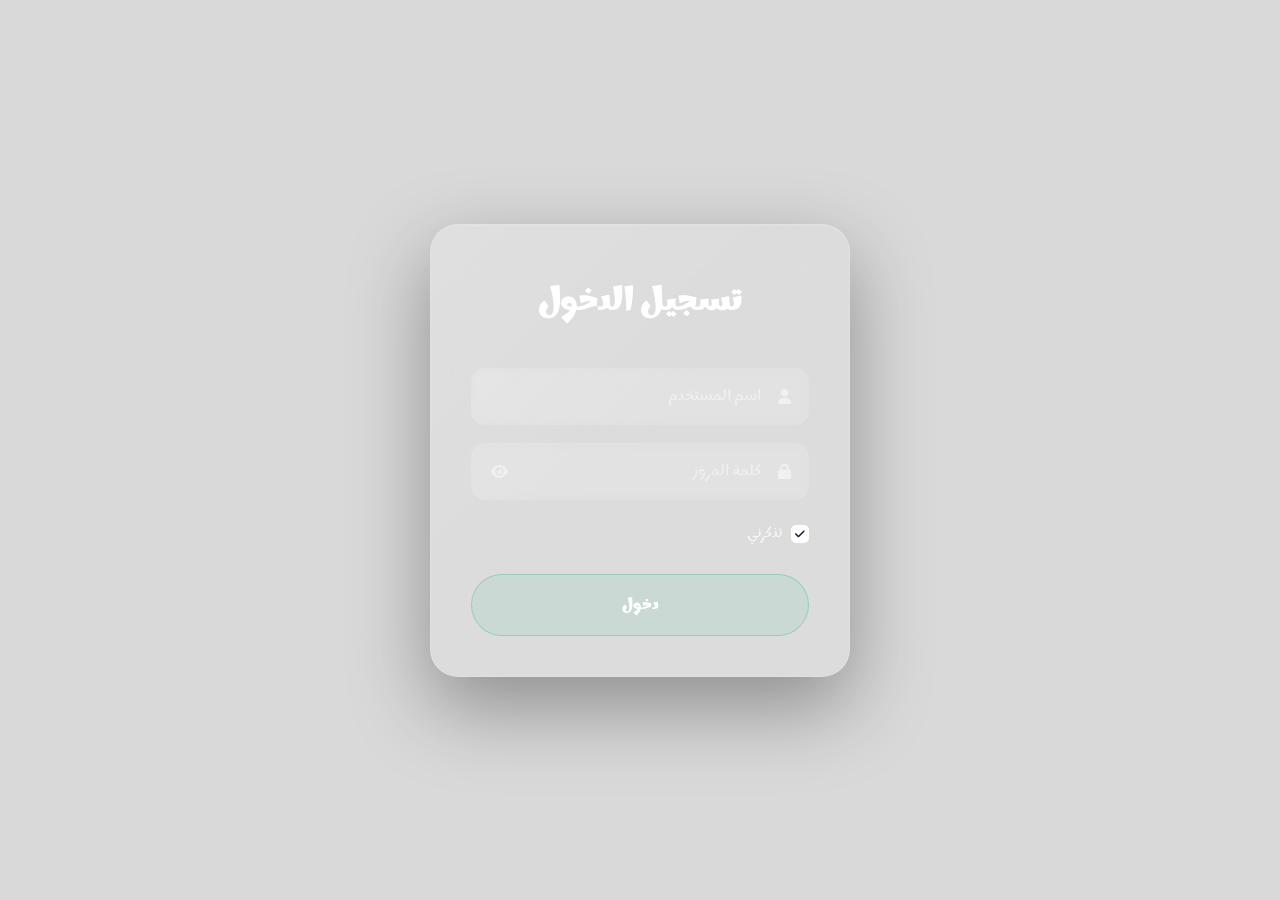
==== commit f1e13b13: "Add files via upload" ====
--- a/index.html
+++ b/index.html
@@ -22,6 +22,14 @@
                 <div class="form-group">
                     <input type="text" placeholder="اسم المستخدم" id="username" autocomplete="username">
                     <i class="fas fa-user icon"></i>
+                </div>
+
+                <div class="form-group">
+                    <input type="password" placeholder="كلمة المرور" id="password" autocomplete="current-password">
+                    <i class="fas fa-lock icon"></i>
+                    <button type="button" class="toggle-pass" onclick="togglePass()" id="togglePassBtn" tabindex="-1" aria-label="إظهار/إخفاء كلمة المرور">
+                        <i class="fas fa-eye"></i>
+                    </button>
                 </div>
 
                 <div class="options-row">
--- a/login.css
+++ b/login.css
@@ -104,6 +104,24 @@
     font-size: 15px;
     pointer-events: none;
 }
+
+.toggle-pass {
+    position: absolute;
+    left: 14px;
+    top: 50%;
+    transform: translateY(-50%);
+    background: none;
+    border: none;
+    color: rgba(255, 255, 255, 0.45);
+    font-size: 15px;
+    cursor: pointer;
+    padding: 6px;
+    transition: color 0.2s;
+    display: flex;
+    align-items: center;
+    justify-content: center;
+}
+.toggle-pass:hover { color: rgba(255, 255, 255, 0.75); }
 
 /* ===== Options Row ===== */
 .options-row {
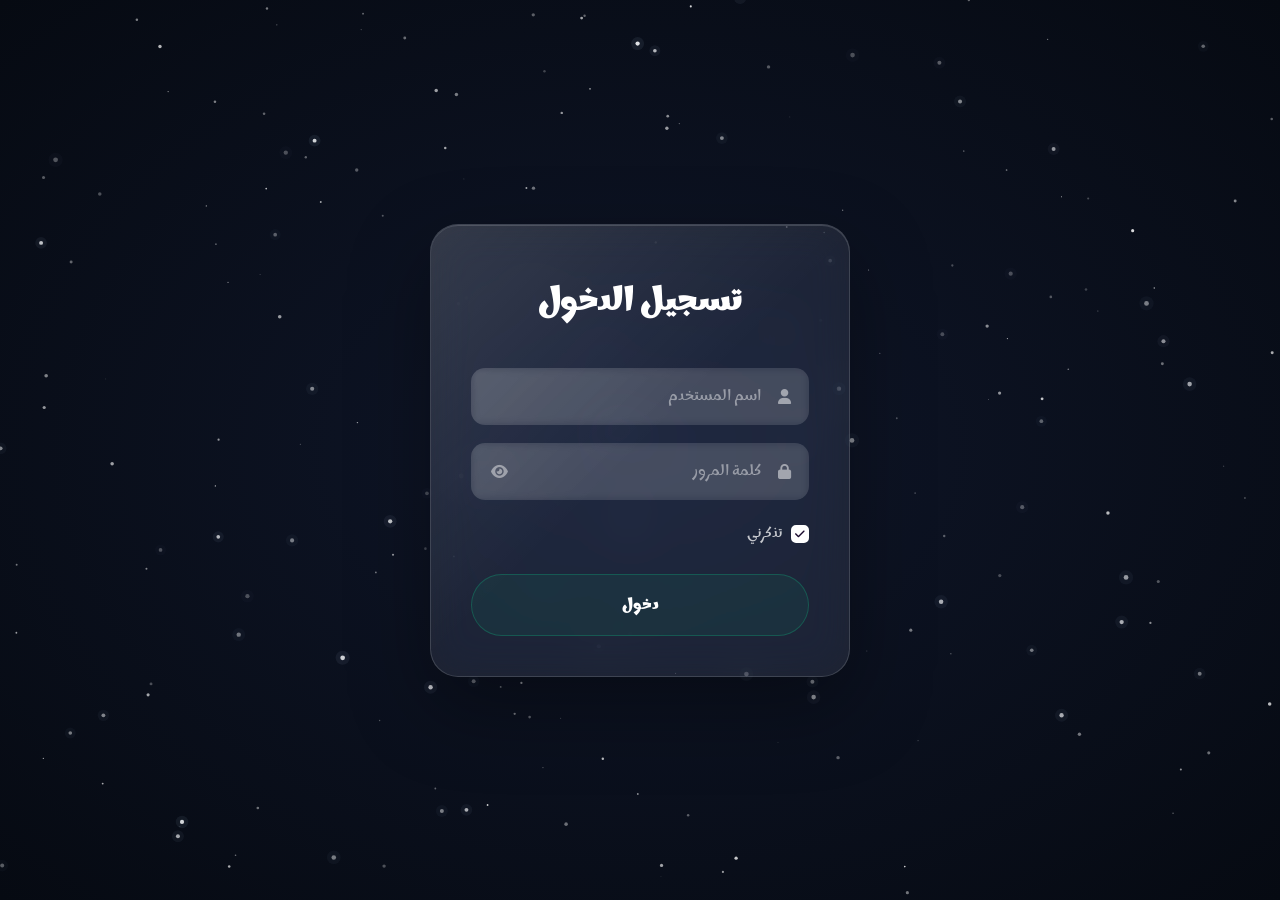
==== commit 6198708b: "Add files via upload" ====
--- a/index.html
+++ b/index.html
@@ -10,8 +10,7 @@
 </head>
 <body>
 
-    <!-- ===== Background overlay for extra depth ===== -->
-    <div class="bg-overlay"></div>
+    <canvas id="starfield"></canvas>
 
     <!-- ===== Login Card ===== -->
     <div class="login-wrapper">
--- a/login.css
+++ b/login.css
@@ -3,7 +3,7 @@
 body {
     font-family: 'Marhey', sans-serif;
     min-height: 100vh;
-    background: url('photo/Z1.jpg') center/cover no-repeat fixed;
+    background: radial-gradient(ellipse at center, #0f1629 0%, #060a12 100%);
     display: flex;
     align-items: center;
     justify-content: center;
@@ -11,12 +11,13 @@
     position: relative;
 }
 
-/* ===== Background Overlay ===== */
-.bg-overlay {
+/* ===== Starfield Canvas ===== */
+#starfield {
     position: fixed;
     inset: 0;
-    background: rgba(0, 0, 0, 0.15);
-    z-index: 1;
+    width: 100%;
+    height: 100%;
+    z-index: 0;
     pointer-events: none;
 }
 
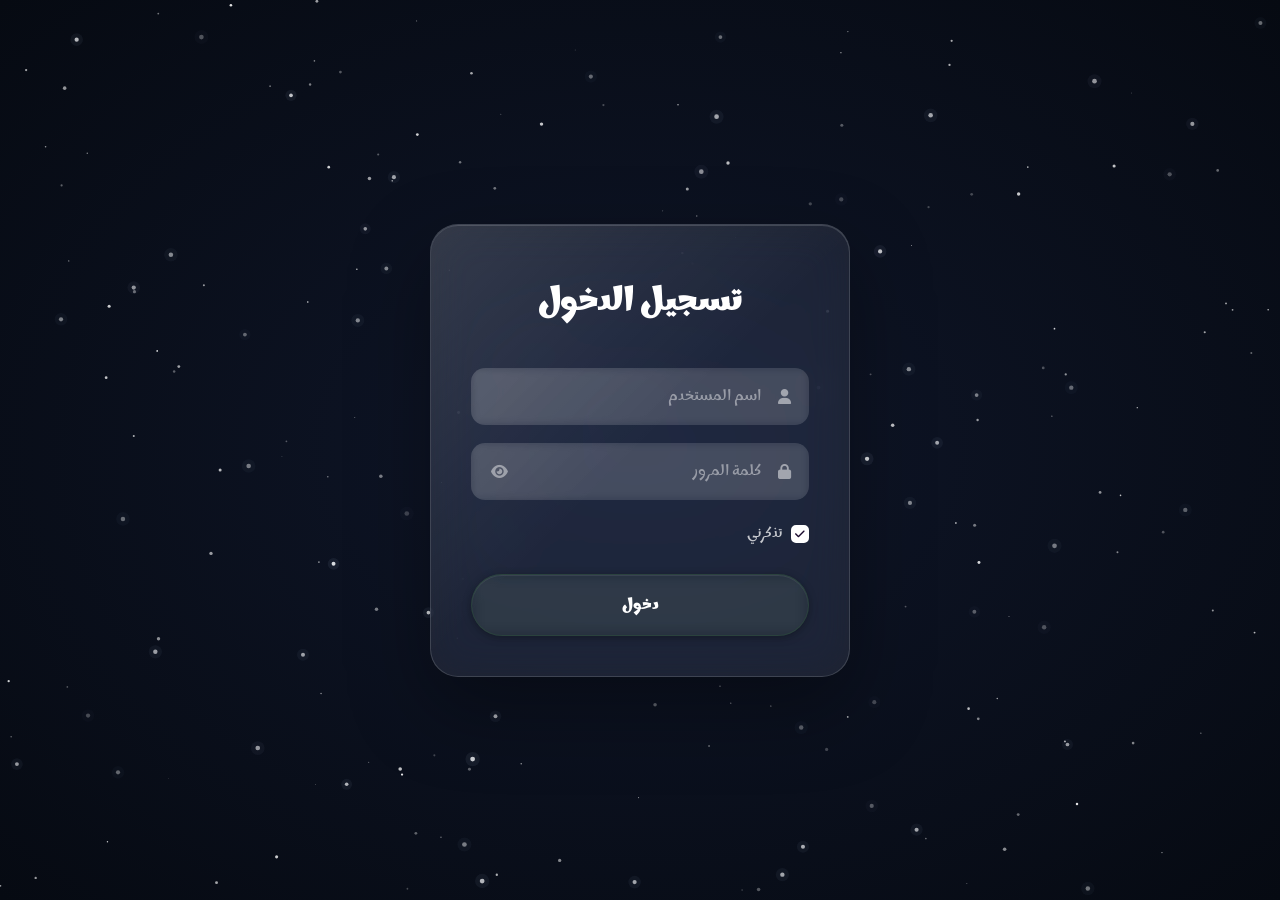
==== commit 3cbd5514: "Add files via upload" ====
--- a/index.html
+++ b/index.html
@@ -3,6 +3,7 @@
 <head>
     <meta charset="UTF-8">
     <meta name="viewport" content="width=device-width, initial-scale=1.0">
+    <link rel="icon" type="image/svg+xml" href="data:image/svg+xml,%3Csvg xmlns='http://www.w3.org/2000/svg' viewBox='0 0 32 32'%3E%3Crect width='32' height='32' rx='6' fill='%2310b981'/%3E%3Cpath d='M14 6h4v8h8v4h-8v8h-4v-8H6v-4h8z' fill='%23fff'/%3E%3C/svg%3E">
     <title>تسجيل الدخول</title>
     <link href="https://fonts.googleapis.com/css2?family=Marhey:wght@300;400;500;600;700&display=swap" rel="stylesheet">
     <link rel="stylesheet" href="https://cdnjs.cloudflare.com/ajax/libs/font-awesome/6.5.1/css/all.min.css">
--- a/login.css
+++ b/login.css
@@ -191,9 +191,9 @@
     position: relative;
     width: 100%;
     padding: 16px;
-    border: 1px solid rgba(16,185,129,0.3);
+    border: 1px solid rgba(52, 103, 57,0.3);
     border-radius: 50px;
-    background: rgba(16,185,129,0.08);
+    background: rgba(52, 103, 57,0.08);
     color: #fff;
     font-family: 'Marhey', sans-serif;
     font-size: 16px;
@@ -201,13 +201,16 @@
     cursor: pointer;
     transition: all 0.3s ease;
     overflow: hidden;
+    backdrop-filter: blur(8px);
+    -webkit-backdrop-filter: blur(8px);
+    box-shadow: inset 0 1px 0 rgba(255,255,255,0.08), 0 2px 8px rgba(0,0,0,0.3);
 }
 
 .login-btn::before {
     content: '';
     position: absolute;
     top: -1px; left: 12.5%; width: 75%; height: 1px;
-    background: linear-gradient(90deg, transparent, #10b981, transparent);
+    background: linear-gradient(90deg, transparent, var(--primary-light), transparent);
     opacity: 0;
     transition: opacity 0.4s ease;
     pointer-events: none;
@@ -219,7 +222,7 @@
     content: '';
     position: absolute;
     bottom: -1px; left: 12.5%; width: 75%; height: 1px;
-    background: linear-gradient(90deg, transparent, #10b981, transparent);
+    background: linear-gradient(90deg, transparent, var(--primary-light), transparent);
     opacity: 0.2;
     transition: opacity 0.4s ease;
     pointer-events: none;
@@ -229,9 +232,9 @@
 
 .login-btn:hover {
     transform: translateY(-2px);
-    box-shadow: 0 8px 30px rgba(16, 185, 129, 0.2);
-    background: rgba(16,185,129,0.04);
-    border-color: rgba(16,185,129,0.5);
+    box-shadow: 0 8px 30px rgba(52, 103, 57, 0.2);
+    background: rgba(52, 103, 57,0.04);
+    border-color: rgba(52, 103, 57,0.5);
 }
 
 .login-btn:active {
@@ -270,7 +273,7 @@
     inset: auto 50% auto auto;
     height: 14rem;
     width: 30rem;
-    background-image: conic-gradient(from 70deg at center top, #10b981, transparent, transparent);
+    background-image: conic-gradient(from 70deg at center top, var(--primary-light), transparent, transparent);
     opacity: 0;
     animation: lampExpand 0.9s cubic-bezier(0.16, 1, 0.3, 1) 0.1s forwards;
 }
@@ -301,7 +304,7 @@
     inset: auto auto auto 50%;
     height: 14rem;
     width: 30rem;
-    background-image: conic-gradient(from 290deg at center top, transparent, transparent, #10b981);
+    background-image: conic-gradient(from 290deg at center top, transparent, transparent, var(--primary-light));
     opacity: 0;
     animation: lampExpand 0.9s cubic-bezier(0.16, 1, 0.3, 1) 0.1s forwards;
 }
@@ -358,7 +361,7 @@
     height: 9rem;
     width: 28rem;
     border-radius: 50%;
-    background: #10b981;
+    background: var(--primary);
     opacity: 0.3;
     filter: blur(4rem);
     transform: translateY(-0.5rem);
@@ -372,7 +375,7 @@
     z-index: 30;
     height: 9rem;
     border-radius: 50%;
-    background: rgba(16, 185, 129, 0.6);
+    background: rgba(52, 103, 57, 0.6);
     filter: blur(2rem);
     transform: translateY(-1.5rem);
     opacity: 0;
@@ -385,7 +388,7 @@
     inset: auto;
     z-index: 50;
     height: 2px;
-    background: #34d399;
+    background: var(--primary-light);
     transform: translateY(-1.75rem);
     opacity: 0;
     animation: lampLineExpand 0.9s cubic-bezier(0.16, 1, 0.3, 1) 0.1s forwards;
@@ -427,14 +430,14 @@
     width: 60px;
     height: 60px;
     border-radius: 50%;
-    background: #10b981;
+    background: var(--primary);
     display: flex;
     align-items: center;
     justify-content: center;
     font-size: 26px;
     color: #fff;
     margin: 0 auto 16px;
-    box-shadow: 0 0 40px rgba(16, 185, 129, 0.3);
+    box-shadow: 0 0 40px rgba(52, 103, 57, 0.3);
 }
 
 /* Animations */
